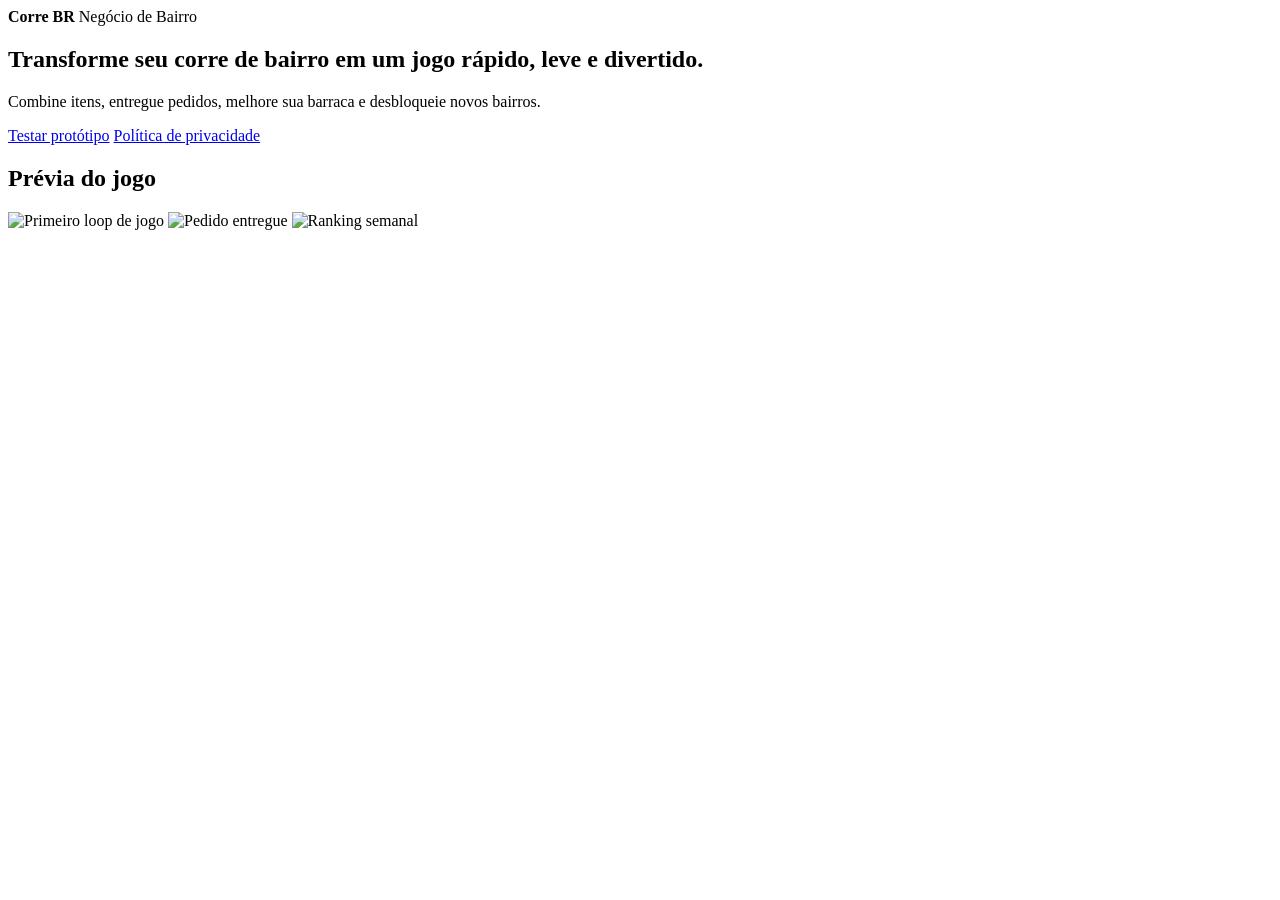
==== index.html @ d58b95d7 "Publish Corre BR public site" ====
<!doctype html>
<html lang="pt-BR">
  <head>
    <meta charset="UTF-8" />
    <meta name="viewport" content="width=device-width, initial-scale=1.0" />
    <title>Corre BR</title>
    <link rel="stylesheet" href="./styles.css" />
  </head>
  <body>
    <main class="page">
      <section class="hero">
        <div class="sign">
          <strong>Corre BR</strong>
          <span>Negócio de Bairro</span>
        </div>
        <h1>Transforme seu corre de bairro em um jogo rápido, leve e divertido.</h1>
        <p>Combine itens, entregue pedidos, melhore sua barraca e desbloqueie novos bairros.</p>
        <div class="actions">
          <a href="./prototype/index.html">Testar protótipo</a>
          <a class="secondary" href="./privacy.html">Política de privacidade</a>
        </div>
      </section>

      <section class="screens">
        <h2>Prévia do jogo</h2>
        <div class="grid">
          <img src="./assets/screenshots/02-primeiro-loop.png" alt="Primeiro loop de jogo" />
          <img src="./assets/screenshots/03-pedido-entregue.png" alt="Pedido entregue" />
          <img src="./assets/screenshots/06-ranking-semanal.png" alt="Ranking semanal" />
        </div>
      </section>
    </main>
  </body>
</html>
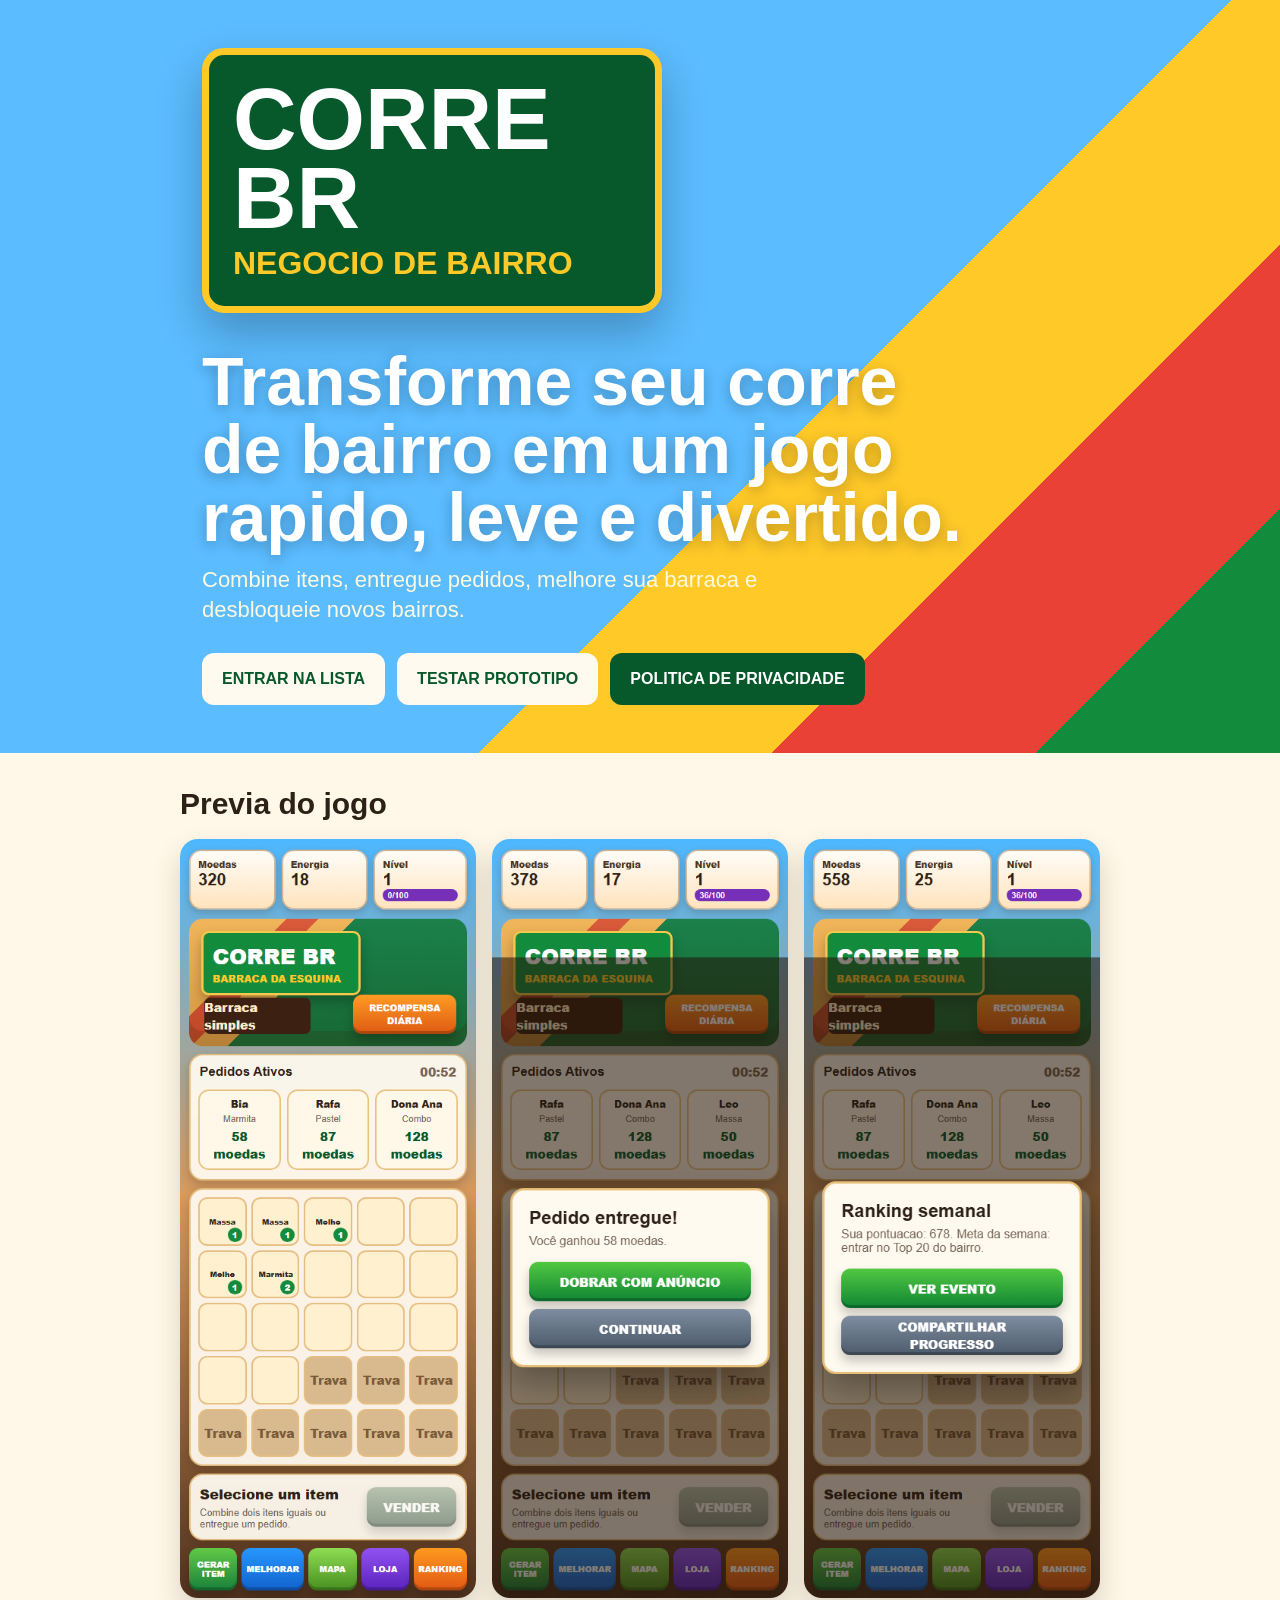
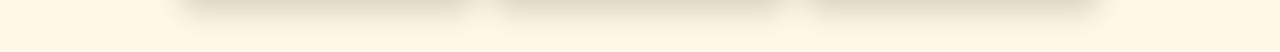
==== commit ddef8dca: "Point home CTA to pre-registration landing" ====
--- a/index.html
+++ b/index.html
@@ -11,18 +11,19 @@
       <section class="hero">
         <div class="sign">
           <strong>Corre BR</strong>
-          <span>Negócio de Bairro</span>
+          <span>Negocio de Bairro</span>
         </div>
-        <h1>Transforme seu corre de bairro em um jogo rápido, leve e divertido.</h1>
+        <h1>Transforme seu corre de bairro em um jogo rapido, leve e divertido.</h1>
         <p>Combine itens, entregue pedidos, melhore sua barraca e desbloqueie novos bairros.</p>
         <div class="actions">
-          <a href="./prototype/index.html">Testar protótipo</a>
-          <a class="secondary" href="./privacy.html">Política de privacidade</a>
+          <a href="./prototype/landing.html">Entrar na lista</a>
+          <a href="./prototype/index.html">Testar prototipo</a>
+          <a class="secondary" href="./privacy.html">Politica de privacidade</a>
         </div>
       </section>
 
       <section class="screens">
-        <h2>Prévia do jogo</h2>
+        <h2>Previa do jogo</h2>
         <div class="grid">
           <img src="./assets/screenshots/02-primeiro-loop.png" alt="Primeiro loop de jogo" />
           <img src="./assets/screenshots/03-pedido-entregue.png" alt="Pedido entregue" />
--- a/styles.css
+++ b/styles.css
@@ -0,0 +1,146 @@
+* {
+  box-sizing: border-box;
+}
+
+body {
+  margin: 0;
+  color: #2d2117;
+  font-family: Arial, Helvetica, sans-serif;
+  background: #fff8e8;
+}
+
+a {
+  color: inherit;
+}
+
+.page {
+  min-height: 100vh;
+  background:
+    linear-gradient(135deg, #5bbcff 0 42%, #ffc928 42% 52%, #e94135 52% 61%, #138b3d 61% 100%);
+}
+
+.hero {
+  min-height: 72vh;
+  padding: 48px 22px;
+  display: flex;
+  flex-direction: column;
+  justify-content: center;
+  max-width: 920px;
+  margin: 0 auto;
+}
+
+.sign {
+  width: min(100%, 460px);
+  padding: 24px;
+  border: 7px solid #ffc928;
+  border-radius: 22px;
+  background: #07592b;
+  color: #fff;
+  box-shadow: 0 20px 45px rgba(0, 0, 0, 0.25);
+}
+
+.sign strong {
+  display: block;
+  font-size: clamp(52px, 10vw, 88px);
+  line-height: 0.9;
+  font-weight: 900;
+  text-transform: uppercase;
+}
+
+.sign span {
+  display: block;
+  margin-top: 8px;
+  color: #ffc928;
+  font-size: clamp(20px, 4vw, 32px);
+  font-weight: 900;
+  text-transform: uppercase;
+}
+
+h1 {
+  max-width: 760px;
+  margin: 34px 0 14px;
+  color: #fff;
+  font-size: clamp(34px, 7vw, 68px);
+  line-height: 1;
+  text-shadow: 0 4px 14px rgba(0, 0, 0, 0.25);
+}
+
+.hero p {
+  max-width: 600px;
+  margin: 0;
+  color: #fff9df;
+  font-size: 22px;
+  line-height: 1.35;
+}
+
+.actions {
+  display: flex;
+  flex-wrap: wrap;
+  gap: 12px;
+  margin-top: 28px;
+}
+
+.actions a {
+  min-height: 52px;
+  display: inline-grid;
+  place-items: center;
+  padding: 0 20px;
+  border-radius: 12px;
+  background: #fffaf0;
+  color: #07592b;
+  font-weight: 900;
+  text-decoration: none;
+  text-transform: uppercase;
+}
+
+.actions .secondary {
+  background: #07592b;
+  color: #fff;
+}
+
+.screens {
+  padding: 34px 22px 54px;
+  background: #fff8e8;
+}
+
+.screens h2 {
+  max-width: 920px;
+  margin: 0 auto 18px;
+  font-size: 30px;
+}
+
+.grid {
+  max-width: 920px;
+  margin: 0 auto;
+  display: grid;
+  grid-template-columns: repeat(3, 1fr);
+  gap: 16px;
+}
+
+.grid img {
+  width: 100%;
+  border-radius: 18px;
+  box-shadow: 0 14px 28px rgba(45, 33, 23, 0.18);
+}
+
+.doc {
+  max-width: 760px;
+  margin: 0 auto;
+  padding: 42px 22px 80px;
+  line-height: 1.6;
+}
+
+.doc h1 {
+  color: #07592b;
+  text-shadow: none;
+}
+
+.doc h2 {
+  margin-top: 28px;
+}
+
+@media (max-width: 720px) {
+  .grid {
+    grid-template-columns: 1fr;
+  }
+}
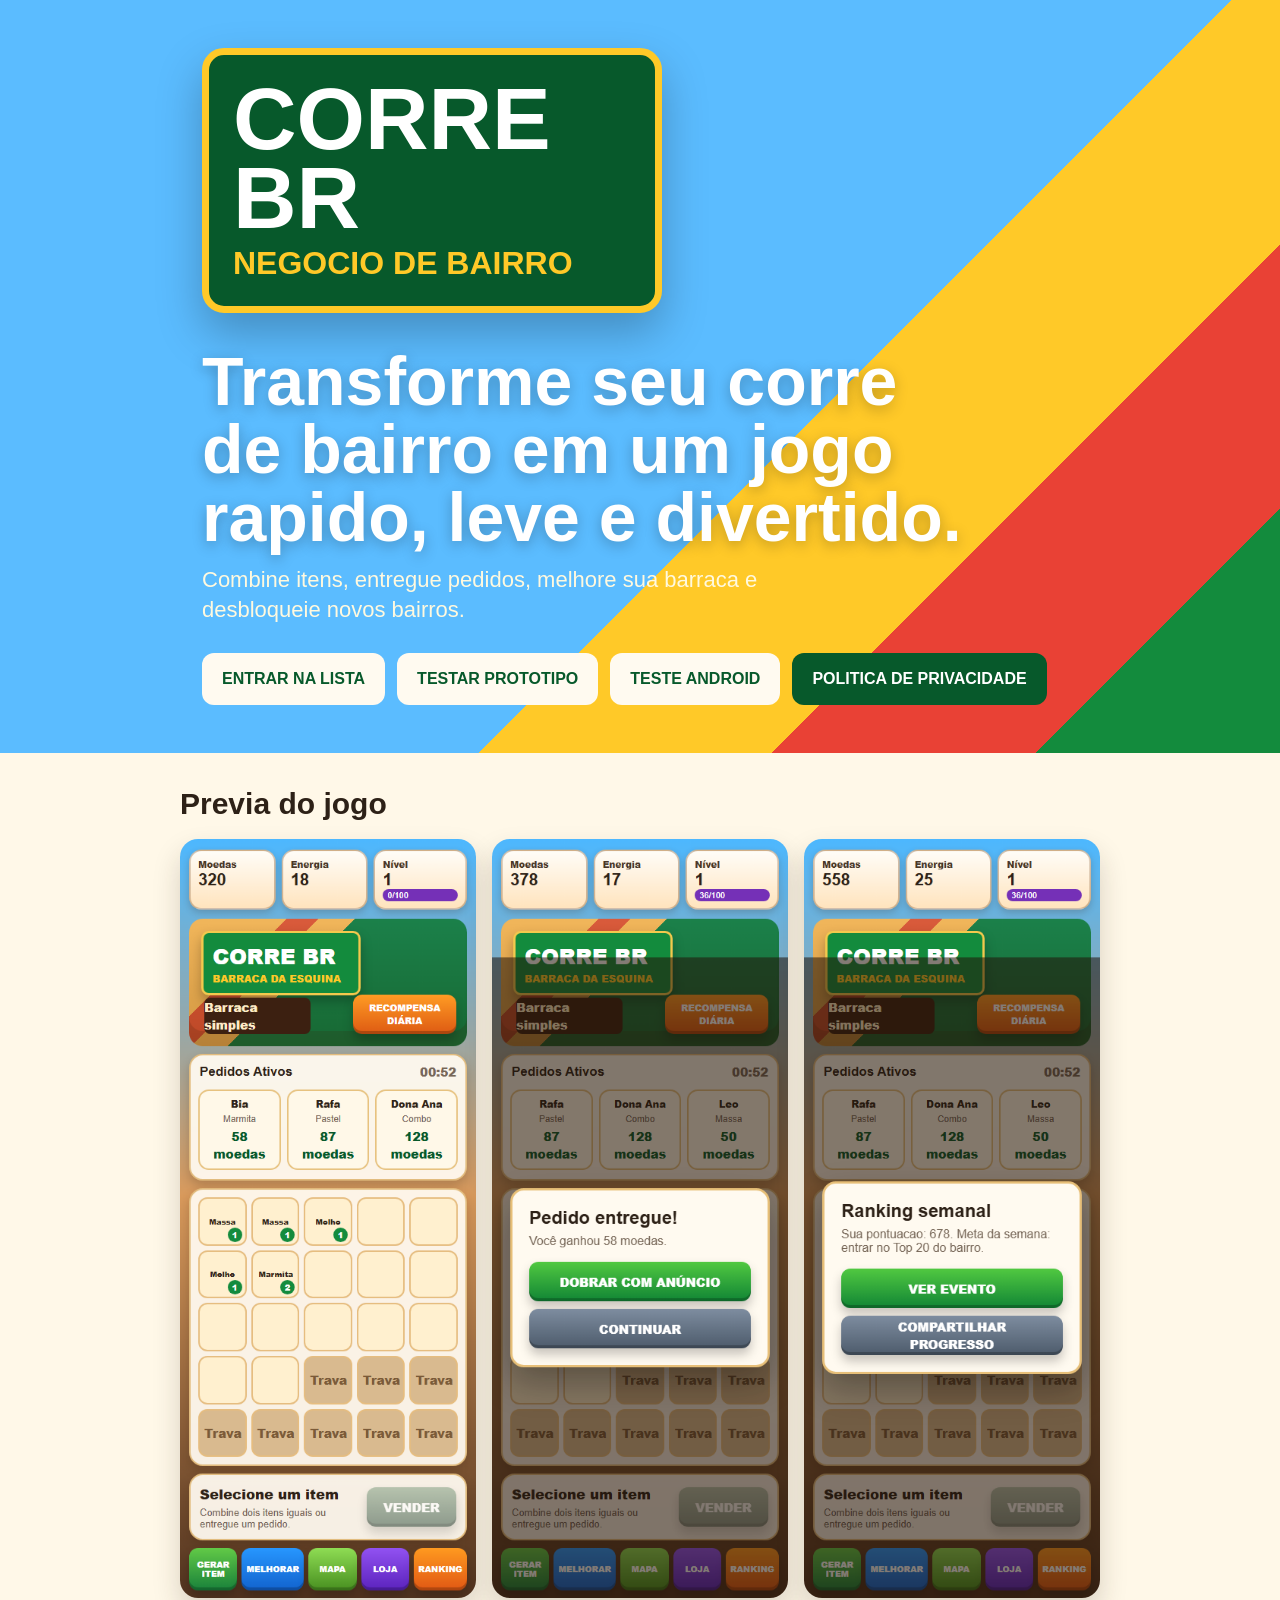
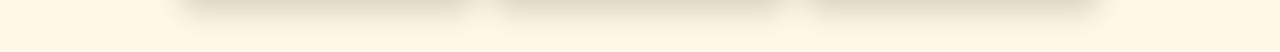
==== commit 01d0330d: "Add Android test page" ====
--- a/index.html
+++ b/index.html
@@ -18,6 +18,7 @@
         <div class="actions">
           <a href="./prototype/landing.html">Entrar na lista</a>
           <a href="./prototype/index.html">Testar prototipo</a>
+          <a href="./android-teste/">Teste Android</a>
           <a class="secondary" href="./privacy.html">Politica de privacidade</a>
         </div>
       </section>
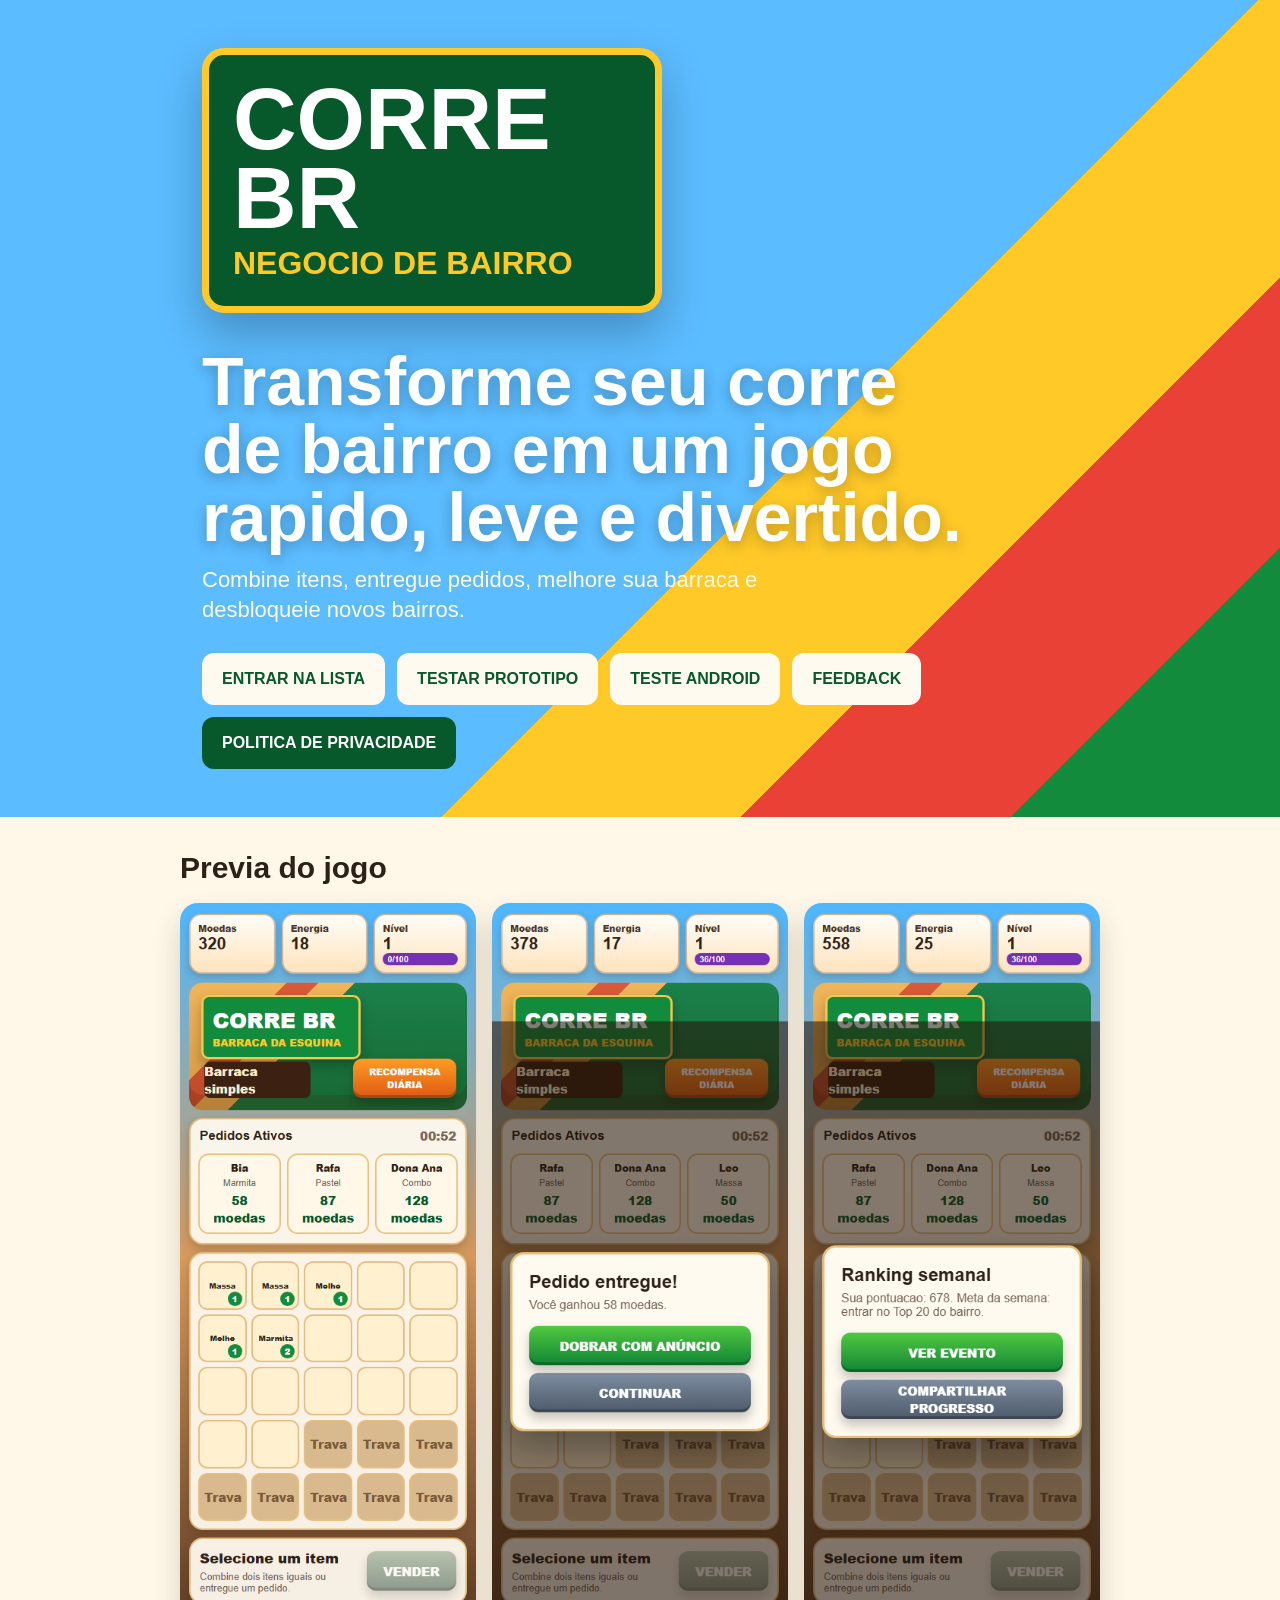
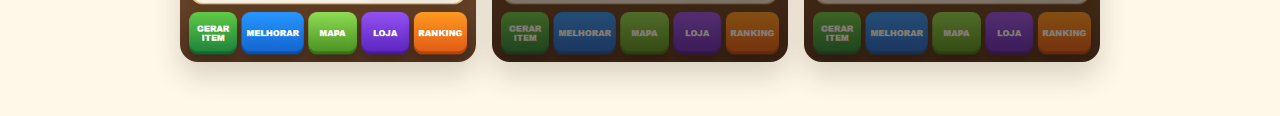
==== commit 255767a2: "Add tester feedback page" ====
--- a/index.html
+++ b/index.html
@@ -19,6 +19,7 @@
           <a href="./prototype/landing.html">Entrar na lista</a>
           <a href="./prototype/index.html">Testar prototipo</a>
           <a href="./android-teste/">Teste Android</a>
+          <a href="./feedback/">Feedback</a>
           <a class="secondary" href="./privacy.html">Politica de privacidade</a>
         </div>
       </section>
